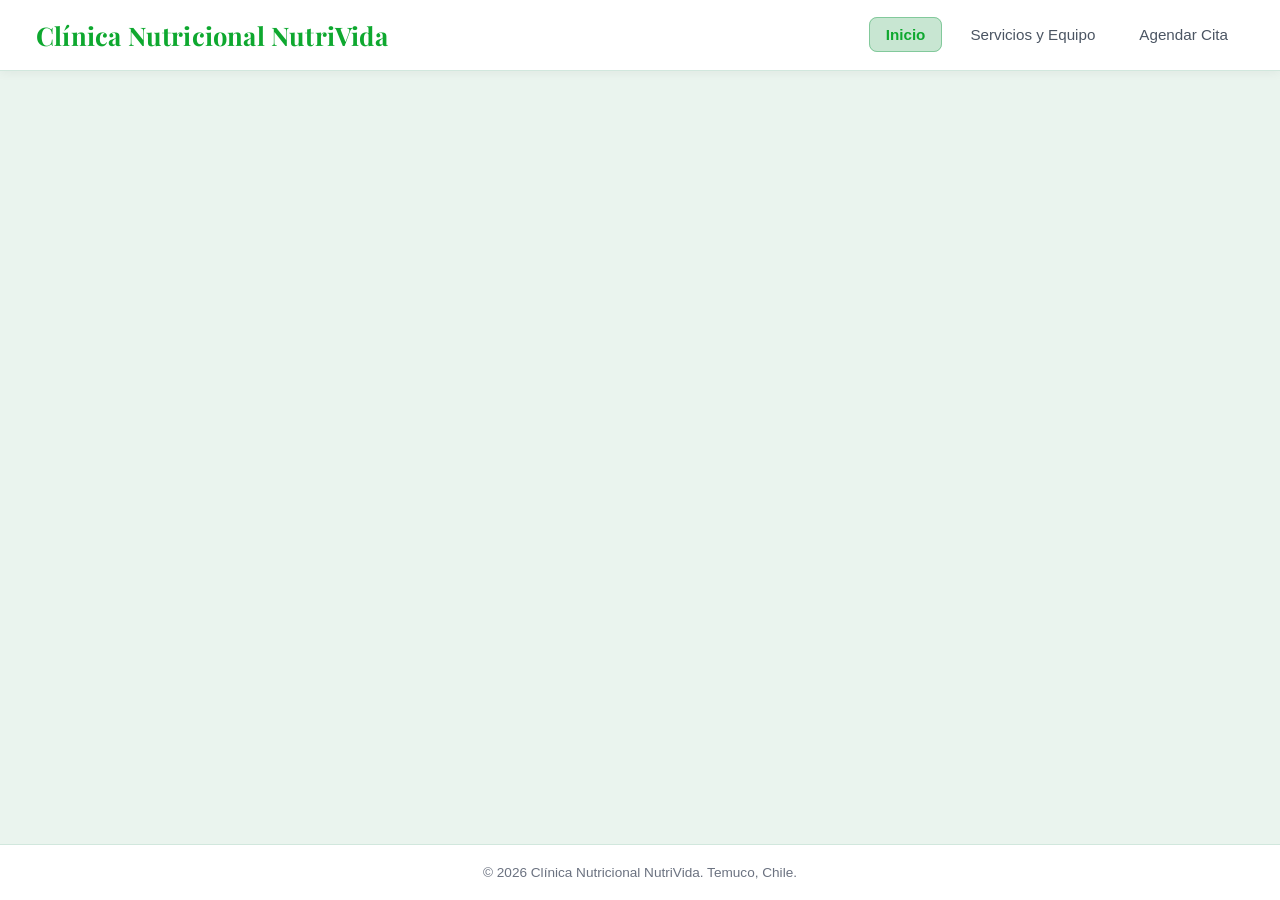
==== index.html @ 14ca8b19 "feat: Maqueta base con header, navegación y footer, se agregan selectores para eso." ====
<!DOCTYPE html>
<html lang="es">
<head>
    <meta charset="UTF-8">
    <meta name="viewport" content="width=device-width, initial-scale=1.0">
    <title>Inicio | Clínica Nutricional NutriVida</title>
    <link rel="stylesheet" href="css/style.css">
    <script src="js/funciones.js" defer></script>
    <link rel="preconnect" href="https://fonts.googleapis.com">
    <link rel="preconnect" href="https://fonts.gstatic.com" crossorigin>
    <link href="https://fonts.googleapis.com/css2?family=Montserrat:wght@600;700;800&display=swap" rel="stylesheet">
    <link href="https://fonts.googleapis.com/css2?family=Playfair+Display:wght@600;700&display=swap" rel="stylesheet">
</head>
<body>
    <header>
        <h1>Clínica Nutricional NutriVida</h1>
        <nav>
            <ul>
                <li><a href="index.html" class="activo">Inicio</a></li>
                <li><a href="servicios.html">Servicios y Equipo</a></li>
                <li><a href="contacto.html">Agendar Cita</a></li>
            </ul>
        </nav>

    </header>
    <main>

    </main>
    <footer>
        <p>&copy; 2026 Clínica Nutricional NutriVida. Temuco, Chile.</p>
    </footer>
</body>
</html>
---- css/style.css ----
* {
  box-sizing: border-box;
  margin: 0;
  padding: 0;
}

body {
  font-family: 'Segoe UI', Tahoma, Geneva, Verdana, sans-serif;
  background-color: #eaf4ee;
  color: #1f2937;
  min-height: 100vh;
  display: flex;
  flex-direction: column;
}

header {
  background-color: #ffffff;
  padding: 18px 36px;
  display: flex;
  justify-content: space-between;
  align-items: center;
  border-bottom: 1px solid #d1e7dd;
  box-shadow: 0 2px 10px rgba(0, 0, 0, 0.05);
}

header h1 {
  font-family: 'Playfair Display', Georgia, serif;
  font-size: 1.6rem;
  font-weight: 700;
  color: #0ea82f;
  letter-spacing: 0.2px;
}

nav ul {
  display: flex;
  list-style: none;
  gap: 12px;
}

nav a {
  text-decoration: none;
  color: #4b5563;
  font-weight: 500;
  font-size: 0.95rem;
  padding: 8px 16px;
  border-radius: 8px;
  transition: all 0.2s ease;
}

nav a:hover {
  background-color: #dcf2e3;
  color: #0ea82f;
}

/* Pagina seleccionada en el menu */
nav a.activo {
  background-color: #c8e6d2;
  color: #0ea82f;
  font-weight: 600;
  border: 1px solid #82c99b;
}

main {
  flex: 1;
  max-width: 1200px;
  width: 100%;
  margin: 32px auto;
  padding: 0 20px;
}

footer {
  text-align: center;
  padding: 20px;
  background-color: #ffffff;
  border-top: 1px solid #d1e7dd;
  color: #6b7280;
  font-size: 0.85rem;
}

/* Ajuste para pantallas pequeñas */
@media (max-width: 768px) {
  header {
    flex-direction: column;
    gap: 16px;
    text-align: center;
    padding: 16px;
  }

  nav ul {
    flex-wrap: wrap;
    justify-content: center;
  }
}
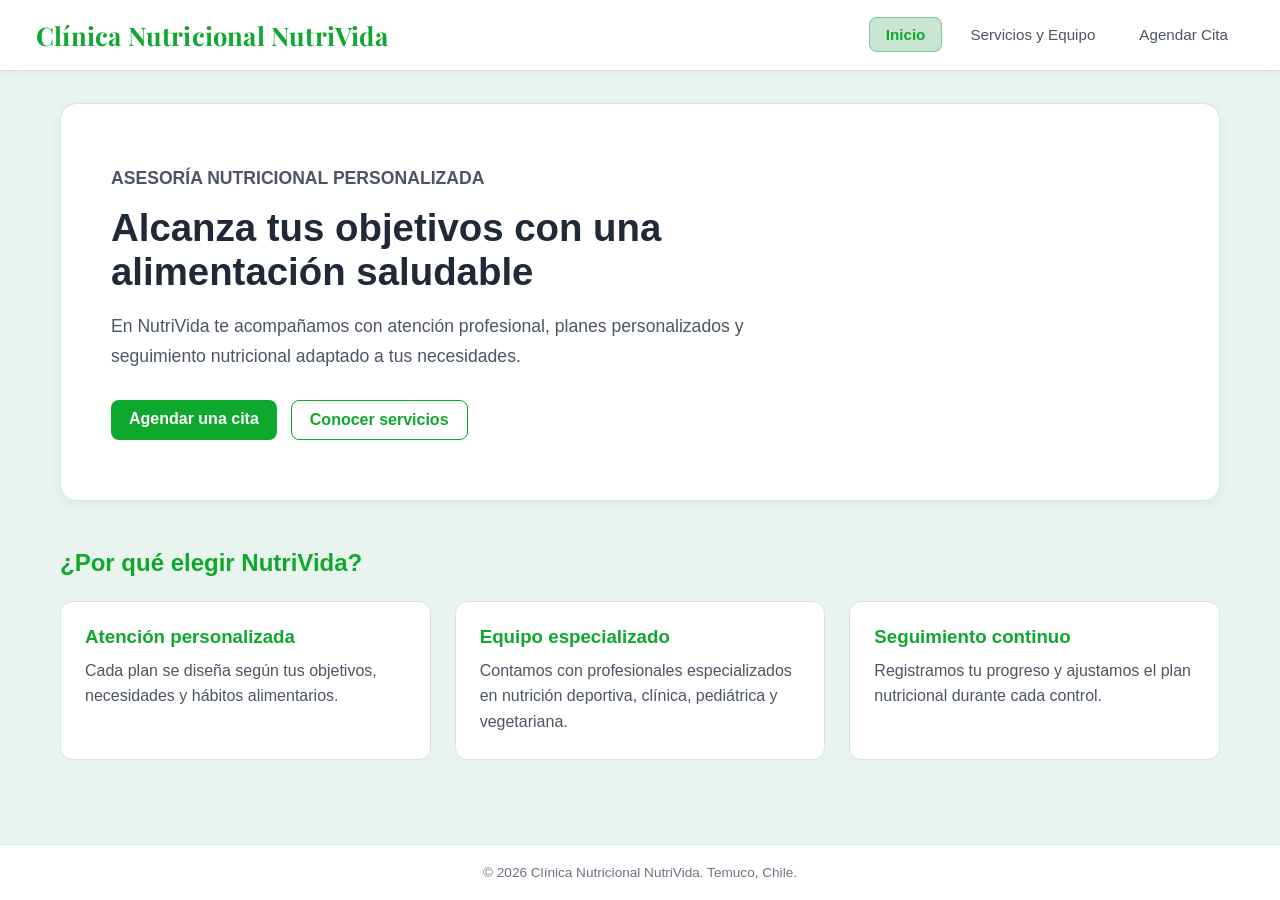
==== commit f1099087: "feat: agrego contenido y diseño a la pagina de inicio" ====
--- a/index.html
+++ b/index.html
@@ -23,9 +23,61 @@
         </nav>
 
     </header>
-    <main>
+    <main class="inicio">
+    <section class="bienvenida">
+        <div class="bienvenida-texto">
+            <p class="subtitulo">Asesoría nutricional personalizada</p>
 
-    </main>
+            <h2>Alcanza tus objetivos con una alimentación saludable</h2>
+
+            <p>
+                En NutriVida te acompañamos con atención profesional,
+                planes personalizados y seguimiento nutricional adaptado
+                a tus necesidades.
+            </p>
+
+            <div class="botones-inicio">
+                <a href="contacto.html" class="boton">Agendar una cita</a>
+                <a href="servicios.html" class="boton boton-secundario">
+                    Conocer servicios
+                </a>
+            
+        
+        </div>
+    </section>
+
+    <section class="sobre-nosotros">
+        <h2>¿Por qué elegir NutriVida?</h2>
+
+        <div class="grilla-beneficios">
+            <article class="tarjeta-beneficio">
+                <h3>Atención personalizada</h3>
+                <p>
+                    Cada plan se diseña según tus objetivos, necesidades
+                    y hábitos alimentarios.
+                </p>
+            </article>
+
+            <article class="tarjeta-beneficio">
+                <h3>Equipo especializado</h3>
+                <p>
+                    Contamos con profesionales especializados en nutrición
+                    deportiva, clínica, pediátrica y vegetariana.
+                </p>
+            </article>
+
+            <article class="tarjeta-beneficio">
+                <h3>Seguimiento continuo</h3>
+                <p>
+                    Registramos tu progreso y ajustamos el plan nutricional
+                    durante cada control.
+                </p>
+            </article>
+        </div>
+    </section>
+</main>
+
+
     <footer>
         <p>&copy; 2026 Clínica Nutricional NutriVida. Temuco, Chile.</p>
     </footer>
--- a/css/style.css
+++ b/css/style.css
@@ -90,4 +90,282 @@
     flex-wrap: wrap;
     justify-content: center;
   }
-}+}
+
+/*ESTO ES PARTE DE SERVICIOS.HTML */
+
+main h2 {
+  color: #0ea82f;
+  margin-bottom: 24px;
+  font-size: 1.5rem;
+}
+
+.seccion-servicios {
+  margin-bottom: 48px;
+}
+
+/* Grilla con Flexbox */
+.grilla-servicios {
+  display: flex;
+  flex-wrap: wrap;
+  gap: 24px;
+}
+
+/* Tarjeta individual con recuadro blanco y sombra */
+.tarjeta-servicio {
+  background-color: #ffffff;
+  border-radius: 12px;
+  padding: 24px;
+  box-shadow: 0 4px 15px rgba(0, 0, 0, 0.05);
+  border: 1px solid #d1e7dd;
+  flex: 1 1 calc(50% - 24px);
+  min-width: 280px;
+  display: flex;
+  flex-direction: column;
+  justify-content: space-between;
+  transition: transform 0.2s ease, box-shadow 0.2s ease;
+}
+
+.tarjeta-servicio:hover {
+  transform: translateY(-4px);
+  box-shadow: 0 8px 22px rgba(0, 0, 0, 0.1);
+}
+
+.tarjeta-servicio h3 {
+  color: #1f2937;
+  font-size: 1.2rem;
+  margin-bottom: 6px;
+}
+
+.servicio-meta {
+  color: #6b7280;
+  font-size: 0.85rem;
+  margin-bottom: 12px;
+  text-transform: uppercase;
+  letter-spacing: 0.5px;
+}
+
+.servicio-desc {
+  color: #4b5563;
+  font-size: 0.95rem;
+  line-height: 1.5;
+  margin-bottom: 16px;
+  flex-grow: 1;
+}
+
+.servicio-precio {
+  font-size: 1.35rem;
+  font-weight: 700;
+  color: #0ea82f;
+  margin-bottom: 16px;
+}
+
+/* Botón reutilizable */
+.boton {
+  display: inline-block;
+  text-align: center;
+  background-color: #0ea82f;
+  color: #ffffff;
+  padding: 10px 18px;
+  border-radius: 8px;
+  text-decoration: none;
+  font-weight: 600;
+  transition: background-color 0.2s ease;
+}
+
+.boton:hover {
+  background-color: #0a7c22;
+}
+
+/* Tabla */
+.contenedor-tabla {
+  overflow-x: auto;
+  background-color: #ffffff;
+  border-radius: 12px;
+  box-shadow: 0 4px 15px rgba(0, 0, 0, 0.05);
+  border: 1px solid #d1e7dd;
+  width: 100%;
+  margin-bottom: 24px;
+}
+
+table {
+  width: 100%;
+  border-collapse: collapse;
+  text-align: left;
+}
+
+caption {
+  caption-side: top;
+  font-weight: 600;
+  color: #4b5563;
+  padding: 14px 18px;
+  text-align: left;
+  font-size: 0.9rem;
+}
+
+thead th {
+  background-color: #dcf2e3;
+  color: #0ea82f;
+  font-weight: 700;
+  padding: 14px 18px;
+  border-bottom: 2px solid #82c99b;
+}
+
+tbody td {
+  padding: 14px 18px;
+  border-bottom: 1px solid #e5e7eb;
+  color: #374151;
+  font-size: 0.95rem;
+}
+
+tbody tr:last-child td {
+  border-bottom: none;
+}
+
+tbody tr:hover {
+  background-color: #f7faf8;
+}
+
+/* --- SISTEMA DE PESTAÑAS (TABS) --- */
+.tabs-categorias {
+  display: flex;
+  gap: 12px;
+  margin-bottom: 28px;
+  flex-wrap: wrap;
+}
+
+.tab-btn {
+  background-color: #ffffff;
+  color: #4b5563;
+  border: 1px solid #82c99b;
+  padding: 10px 18px;
+  border-radius: 8px;
+  font-size: 0.95rem;
+  font-weight: 600;
+  cursor: pointer;
+  transition: all 0.2s ease;
+  font-family: inherit;
+}
+
+.tab-btn:hover {
+  background-color: #dcf2e3;
+  color: #0ea82f;
+}
+
+.tab-btn.activo {
+  background-color: #0ea82f;
+  color: #ffffff;
+  border-color: #0ea82f;
+  box-shadow: 0 3px 8px rgba(14, 168, 47, 0.25);
+}
+
+/* Ocultar y mostrar paneles */
+.panel-categoria {
+  display: none;
+}
+
+.panel-categoria.activo {
+  display: block;
+  animation: fadeIn 0.25s ease-in-out;
+}
+
+@keyframes fadeIn {
+  from { opacity: 0; transform: translateY(4px); }
+  to { opacity: 1; transform: translateY(0); }
+}
+/* Todo lo de arriba es parte de la seccion servicios */
+
+
+/* INICIO.HTML */
+
+.bienvenida {
+  background-color: #ffffff;
+  border: 1px solid #d1e7dd;
+  border-radius: 16px;
+  padding: 60px 50px;
+  margin-bottom: 48px;
+  box-shadow: 0 4px 15px rgba(0, 0, 0, 0.05);
+}
+
+.bienvenida-texto {
+  max-width: 700px;
+}
+
+.subtitulo {
+  color: #0ea82f;
+  font-weight: 700;
+  margin-bottom: 12px;
+  text-transform: uppercase;
+}
+
+.bienvenida h2 {
+  color: #1f2937;
+  font-size: 2.4rem;
+  margin-bottom: 18px;
+
+}
+
+.bienvenida-texto > p {
+  color: #4b5563;
+  font-size: 1.1rem;
+  line-height: 1.7;
+}
+
+.botones-inicio {
+  display: flex;
+  gap: 14px;
+  margin-top: 28px;
+}
+
+.boton-secundario {
+  background-color: #ffffff;
+  color: #0ea82f;
+  border: 1px solid #0ea82f;
+}
+
+.boton-secundario:hover {
+  background-color: #dcf2e3;
+}
+
+.sobre-nosotros {
+  margin-bottom: 48px;
+}
+
+.grilla-beneficios {
+  display: flex;
+  flex-wrap: wrap;
+  gap: 24px;
+}
+
+.tarjeta-beneficio {
+  background-color: #ffffff;
+  border: 1px solid #d1e7dd;
+  border-radius: 12px;
+  padding: 24px;
+  flex: 1;
+  min-width: 250px;
+}
+
+.tarjeta-beneficio h3 {
+  color: #0ea82f;
+  margin-bottom: 10px;
+}
+
+.tarjeta-beneficio p {
+  color: #4b5563;
+  line-height: 1.6;
+}
+
+@media (max-width: 768px) {
+  .bienvenida {
+    padding: 35px 24px;
+  }
+
+  .bienvenida h2 {
+    font-size: 1.8rem;
+  }
+
+  .botones-inicio {
+    flex-direction: column;
+  }
+}
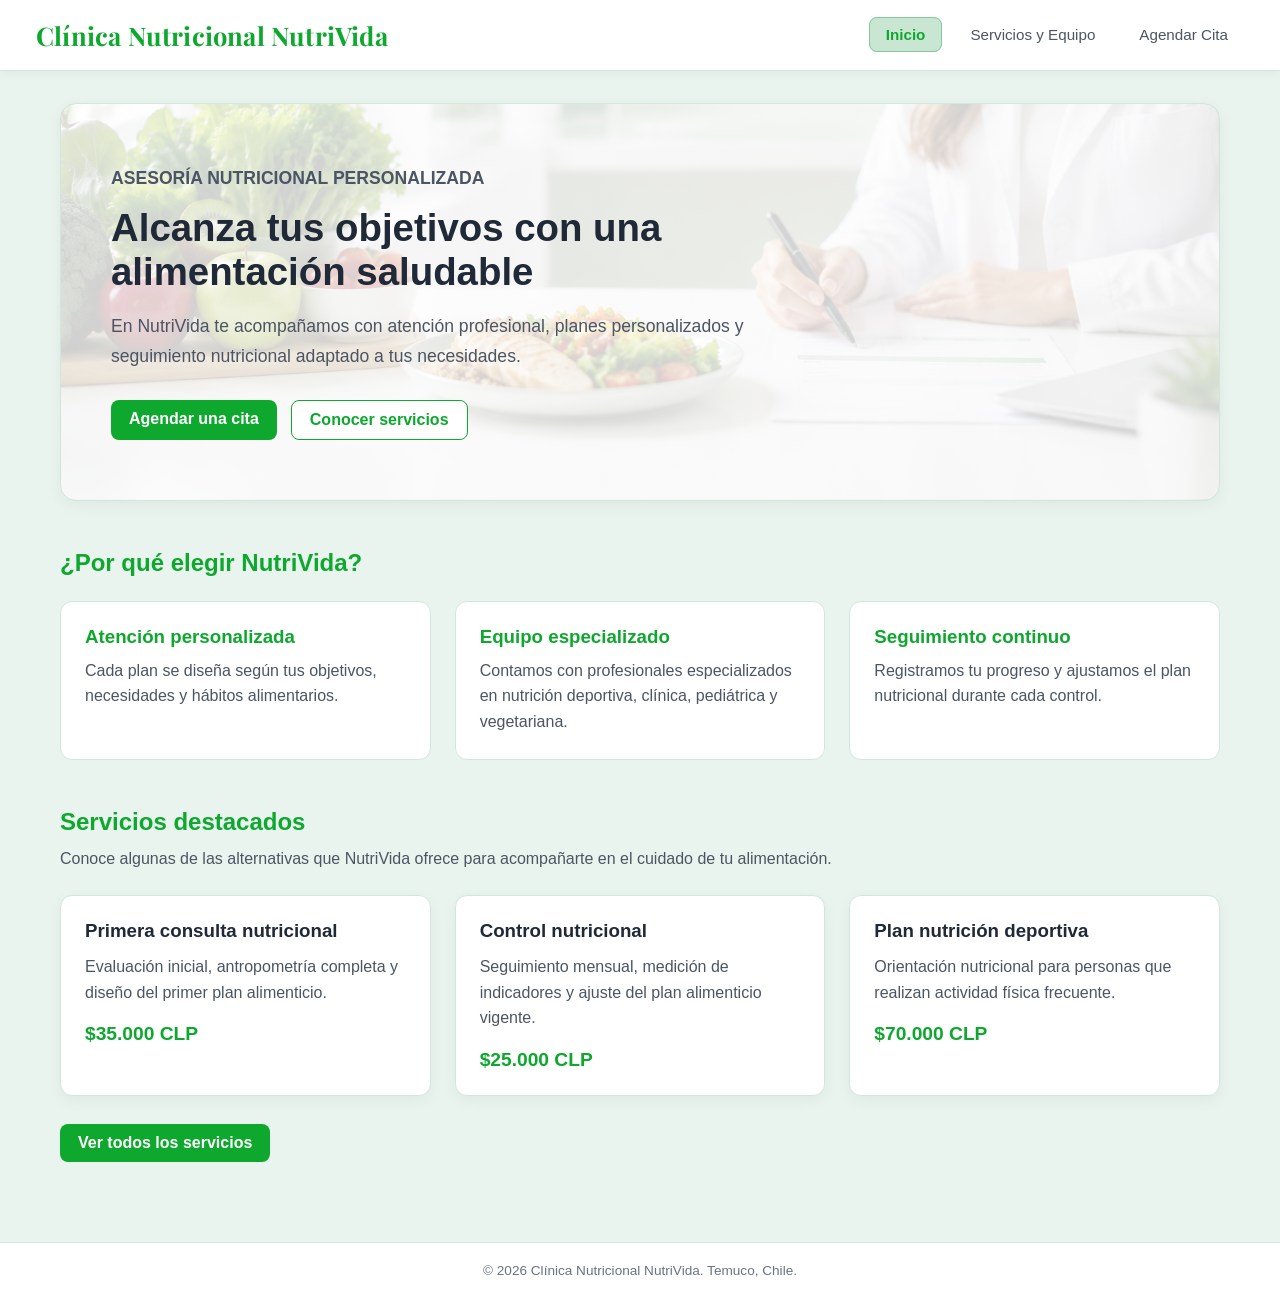
==== commit 087ddf55: "feat: agrego servicios destacados a la pagina de inicio" ====
--- a/index.html
+++ b/index.html
@@ -75,6 +75,47 @@
             </article>
         </div>
     </section>
+    <section class="servicios-destacados">
+    <h2>Servicios destacados</h2>
+
+    <p class="introduccion-servicios">
+        Conoce algunas de las alternativas que NutriVida ofrece
+        para acompañarte en el cuidado de tu alimentación.
+    </p>
+
+    <div class="grilla-destacados">
+        <article class="tarjeta-destacada">
+            <h3>Primera consulta nutricional</h3>
+            <p>
+                Evaluación inicial, antropometría completa y diseño
+                del primer plan alimenticio.
+            </p>
+            <span>$35.000 CLP</span>
+        </article>
+
+        <article class="tarjeta-destacada">
+            <h3>Control nutricional</h3>
+            <p>
+                Seguimiento mensual, medición de indicadores y ajuste
+                del plan alimenticio vigente.
+            </p>
+            <span>$25.000 CLP</span>
+        </article>
+
+        <article class="tarjeta-destacada">
+            <h3>Plan nutrición deportiva</h3>
+            <p>
+                Orientación nutricional para personas que realizan
+                actividad física frecuente.
+            </p>
+            <span>$70.000 CLP</span>
+        </article>
+    </div>
+
+    <a href="servicios.html" class="boton enlace-servicios">
+        Ver todos los servicios
+    </a>
+</section>
 </main>
 
 
--- a/css/style.css
+++ b/css/style.css
@@ -279,7 +279,17 @@
 /* INICIO.HTML */
 
 .bienvenida {
-  background-color: #ffffff;
+  background-image:
+    linear-gradient(
+      rgba(255, 255, 255, 0.82),
+      rgba(255, 255, 255, 0.82)
+    ),
+    url("../img/nutricionn.png");
+
+  background-size: cover;
+  background-position: center;
+  background-repeat: no-repeat;
+
   border: 1px solid #d1e7dd;
   border-radius: 16px;
   padding: 60px 50px;
@@ -369,3 +379,159 @@
     flex-direction: column;
   }
 }
+
+
+/* --- ESTILOS DE CONTACTO Y FORMULARIO --- */
+.contenedor-contacto {
+  max-width: 800px;
+  margin: 0 auto;
+  padding: 20px;
+}
+
+.bajada {
+  color: #4b5563;
+  margin-bottom: 20px;
+}
+
+#formCita {
+  background-color: #ffffff;
+  padding: 24px;
+  border-radius: 8px;
+  border: 1px solid #d1e7dd;
+  box-shadow: 0 4px 12px rgba(0, 0, 0, 0.05);
+  margin-bottom: 40px;
+}
+
+.campo {
+  display: flex;
+  flex-direction: column;
+  margin-bottom: 16px;
+}
+
+.campo label {
+  font-weight: 600;
+  font-size: 0.9rem;
+  margin-bottom: 6px;
+  color: #374151;
+}
+
+.campo input,
+.campo select,
+.campo textarea {
+  padding: 10px 12px;
+  border: 1px solid #c3cbd5;
+  border-radius: 6px;
+  font-size: 0.95rem;
+  font-family: inherit;
+  width: 100%;
+  box-sizing: border-box;
+}
+
+.campo input:focus,
+.campo select:focus,
+.campo textarea:focus {
+  outline: none;
+  border-color: #0ea82f;
+}
+
+.campo-doble {
+  display: grid;
+  grid-template-columns: 1fr 1fr;
+  gap: 16px;
+}
+
+.boton-submit {
+  width: 100%;
+  padding: 12px;
+  font-size: 1rem;
+  margin-top: 10px;
+}
+
+/* Informacion de ubicacion */
+.info-cajas {
+  display: grid;
+  grid-template-columns: repeat(auto-fit, minmax(220px, 1fr));
+  gap: 16px;
+  margin-top: 20px;
+}
+
+.caja-info {
+  background: #ffffff;
+  padding: 16px;
+  border-radius: 8px;
+  border: 1px solid #d1e7dd;
+}
+
+.caja-info h3 {
+  color: #0c8024;
+  margin-bottom: 8px;
+  font-size: 1rem;
+}
+
+/* Adaptabilidad a movil (360px+) */
+@media (max-width: 768px) {
+  .campo-doble {
+    grid-template-columns: 1fr;
+    gap: 0;
+  }
+}
+/* SERVICIOS DESTACADOS DEL INICIO */
+
+.servicios-destacados {
+  margin-bottom: 48px;
+}
+
+.servicios-destacados h2 {
+  color: #0ea82f;
+  margin-bottom: 10px;
+}
+
+.introduccion-servicios {
+  color: #4b5563;
+  line-height: 1.6;
+  margin-bottom: 24px;
+}
+
+.grilla-destacados {
+  display: flex;
+  flex-wrap: wrap;
+  gap: 24px;
+  margin-bottom: 24px;
+}
+
+.tarjeta-destacada {
+  background-color: #ffffff;
+  border: 1px solid #d1e7dd;
+  border-radius: 12px;
+  padding: 24px;
+  flex: 1;
+  min-width: 250px;
+  box-shadow: 0 4px 15px rgba(0, 0, 0, 0.05);
+}
+
+.tarjeta-destacada h3 {
+  color: #1f2937;
+  margin-bottom: 12px;
+}
+
+.tarjeta-destacada p {
+  color: #4b5563;
+  line-height: 1.6;
+  margin-bottom: 18px;
+}
+
+.tarjeta-destacada span {
+  color: #0ea82f;
+  font-size: 1.2rem;
+  font-weight: 700;
+}
+
+.enlace-servicios {
+  margin-top: 4px;
+}
+
+@media (max-width: 768px) {
+  .grilla-destacados {
+    flex-direction: column;
+  }
+}
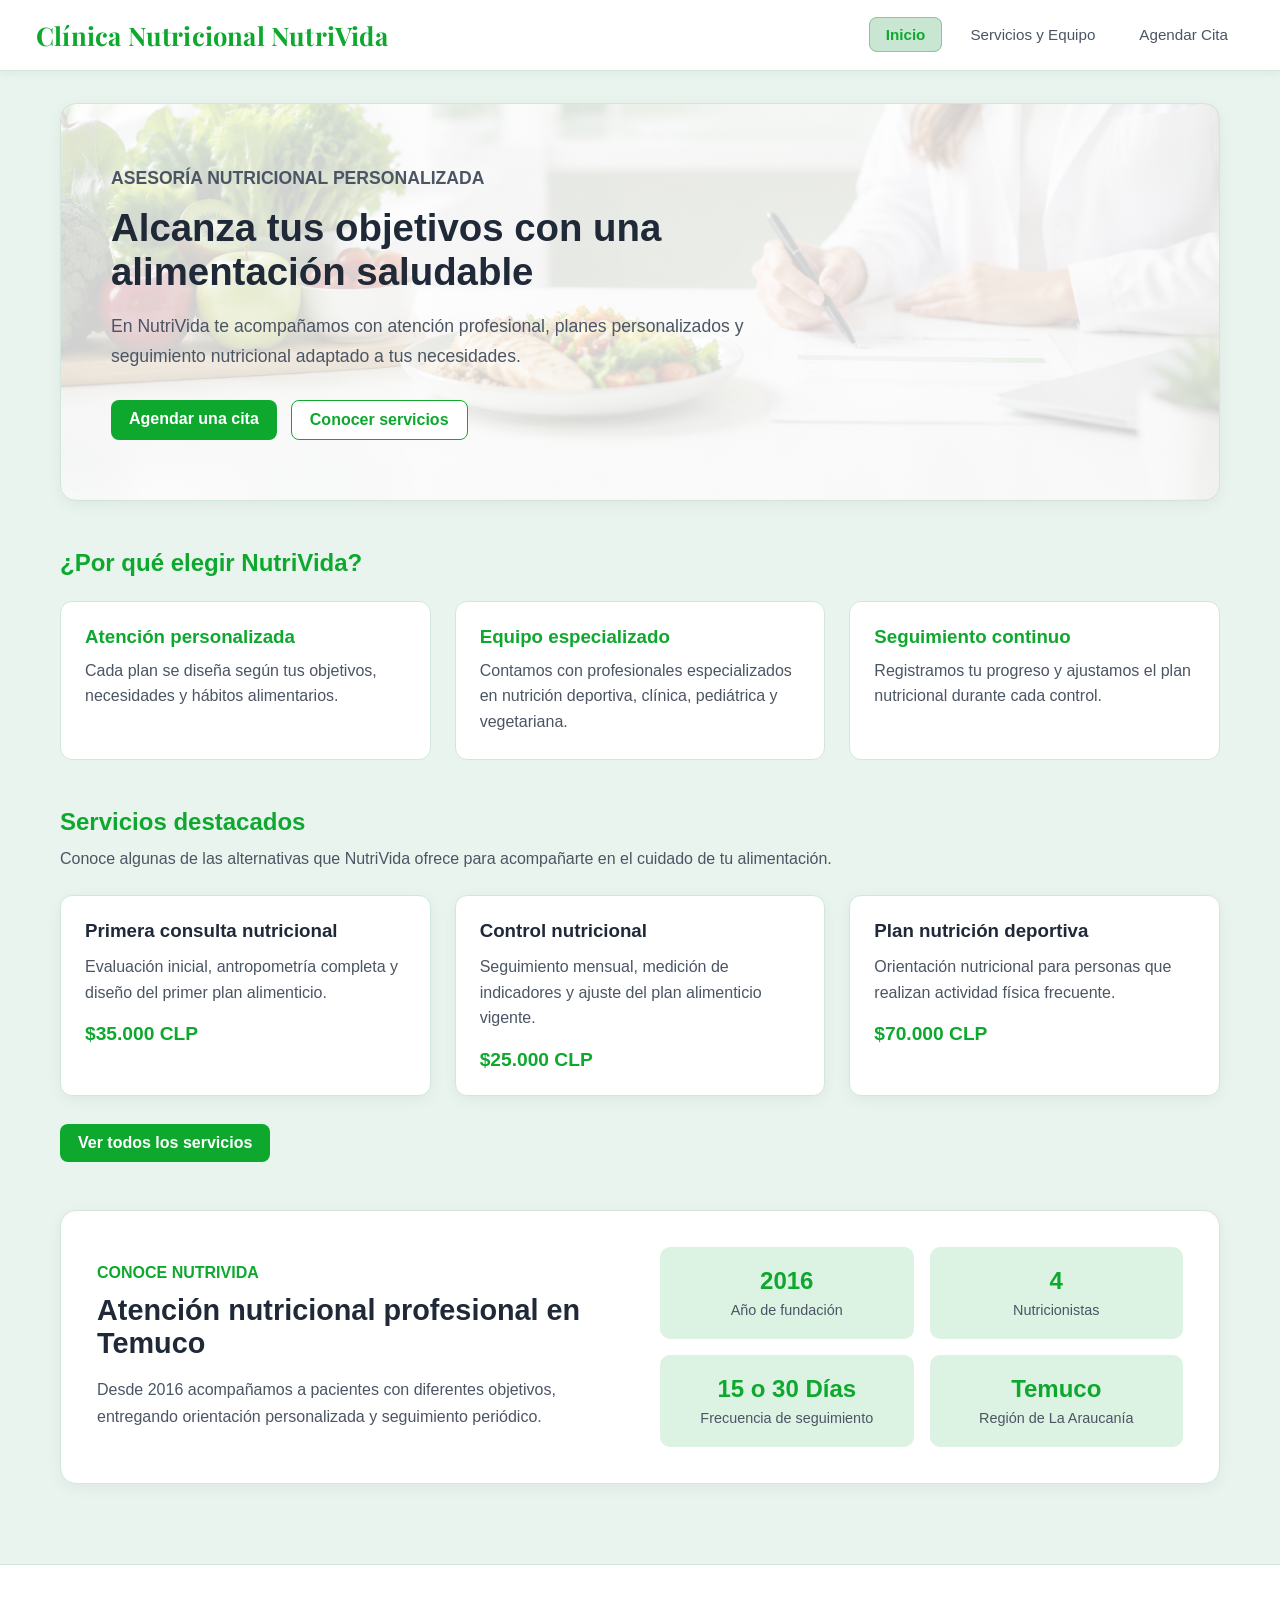
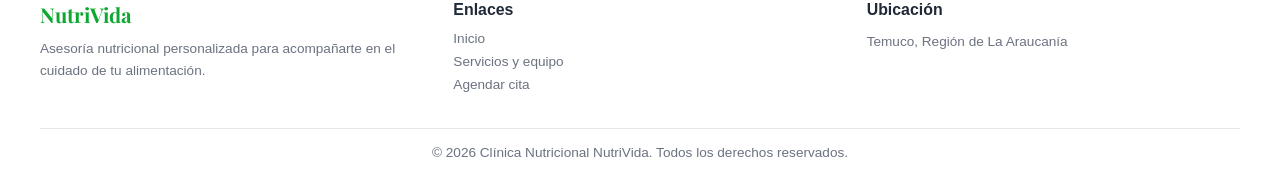
==== commit 56aba407: "feat: mejora el footer de la pagina de inicio" ====
--- a/index.html
+++ b/index.html
@@ -116,11 +116,70 @@
         Ver todos los servicios
     </a>
 </section>
+<section class="datos-clinica">
+    <div class="datos-clinica-texto">
+        <p class="subtitulo">Conoce NutriVida</p>
+        <h2>Atención nutricional profesional en Temuco</h2>
+
+        <p>
+            Desde 2016 acompañamos a pacientes con diferentes objetivos,
+            entregando orientación personalizada y seguimiento periódico.
+        </p>
+    </div>
+
+    <div class="resumen-clinica">
+        <article>
+            <strong>2016</strong>
+            <span>Año de fundación</span>
+        </article>
+
+        <article>
+            <strong>4</strong>
+            <span>Nutricionistas</span>
+        </article>
+
+        <article>
+            <strong>15 o 30 Días</strong>
+             <span>Frecuencia de seguimiento</span>
+        </article>
+
+        <article>
+            <strong>Temuco</strong>
+            <span>Región de La Araucanía</span>
+        </article>
+    </div>
+</section>
 </main>
 
 
-    <footer>
-        <p>&copy; 2026 Clínica Nutricional NutriVida. Temuco, Chile.</p>
+    <footer class="footer-completo">
+    <div class="footer-contenido">
+        <section>
+            <h2>NutriVida</h2>
+            <p>
+                Asesoría nutricional personalizada para acompañarte
+                en el cuidado de tu alimentación.
+            </p>
+        </section>
+
+        <section>
+            <h3>Enlaces</h3>
+            <ul class="footer-enlaces">
+                <li><a href="index.html">Inicio</a></li>
+                <li><a href="servicios.html">Servicios y equipo</a></li>
+                <li><a href="contacto.html">Agendar cita</a></li>
+            </ul>
+        </section>
+
+        <section>
+            <h3>Ubicación</h3>
+            <p>Temuco, Región de La Araucanía</p>
+        </section>
+    </div>
+
+    <p class="footer-copy">
+        &copy; 2026 Clínica Nutricional NutriVida. Todos los derechos reservados.
+    </p>
     </footer>
 </body>
 </html>
--- a/css/style.css
+++ b/css/style.css
@@ -534,4 +534,142 @@
   .grilla-destacados {
     flex-direction: column;
   }
+}
+/* INFORMACIÓN DE LA CLÍNICA */
+
+.datos-clinica {
+  display: flex;
+  align-items: center;
+  gap: 40px;
+  background-color: #ffffff;
+  border: 1px solid #d1e7dd;
+  border-radius: 16px;
+  padding: 36px;
+  margin-bottom: 48px;
+  box-shadow: 0 4px 15px rgba(0, 0, 0, 0.05);
+}
+
+.datos-clinica-texto {
+  flex: 1;
+}
+
+.datos-clinica-texto h2 {
+  color: #1f2937;
+  font-size: 1.8rem;
+  margin-bottom: 16px;
+}
+
+.datos-clinica-texto > p:last-child {
+  color: #4b5563;
+  line-height: 1.7;
+}
+
+.resumen-clinica {
+  flex: 1;
+  display: flex;
+  flex-wrap: wrap;
+  gap: 16px;
+}
+
+.resumen-clinica article {
+  flex: 1 1 calc(50% - 16px);
+  min-width: 150px;
+  background-color: #dcf2e3;
+  border-radius: 10px;
+  padding: 20px;
+  text-align: center;
+}
+
+.resumen-clinica strong {
+  display: block;
+  color: #0ea82f;
+  font-size: 1.5rem;
+  margin-bottom: 6px;
+}
+
+.resumen-clinica span {
+  color: #4b5563;
+  font-size: 0.9rem;
+}
+
+@media (max-width: 768px) {
+  .datos-clinica {
+    flex-direction: column;
+    align-items: stretch;
+    padding: 28px 22px;
+  }
+}
+/* FOOTER COMPLETO DEL INICIO */
+
+.footer-completo {
+  background-color: #ffffff;
+  border-top: 1px solid #d1e7dd;
+  padding: 36px 40px 18px;
+  text-align: left;
+}
+
+.footer-contenido {
+  max-width: 1200px;
+  margin: 0 auto 28px;
+  display: flex;
+  justify-content: space-between;
+  gap: 40px;
+}
+
+.footer-contenido section {
+  flex: 1;
+}
+
+.footer-contenido h2 {
+  font-family: 'Playfair Display', Georgia, serif;
+  color: #0ea82f;
+  margin-bottom: 10px;
+}
+
+.footer-contenido h3 {
+  color: #1f2937;
+  margin-bottom: 12px;
+}
+
+.footer-contenido p {
+  color: #6b7280;
+  line-height: 1.6;
+}
+
+.footer-enlaces {
+  list-style: none;
+}
+
+.footer-enlaces li {
+  margin-bottom: 8px;
+}
+
+.footer-enlaces a {
+  color: #6b7280;
+  text-decoration: none;
+}
+
+.footer-enlaces a:hover {
+  color: #0ea82f;
+}
+
+.footer-copy {
+  max-width: 1200px;
+  margin: 0 auto;
+  padding-top: 16px;
+  border-top: 1px solid #e5e7eb;
+  text-align: center;
+  color: #6b7280;
+  font-size: 0.85rem;
+}
+
+@media (max-width: 768px) {
+  .footer-completo {
+    padding: 30px 22px 18px;
+  }
+
+  .footer-contenido {
+    flex-direction: column;
+    gap: 24px;
+  }
 }
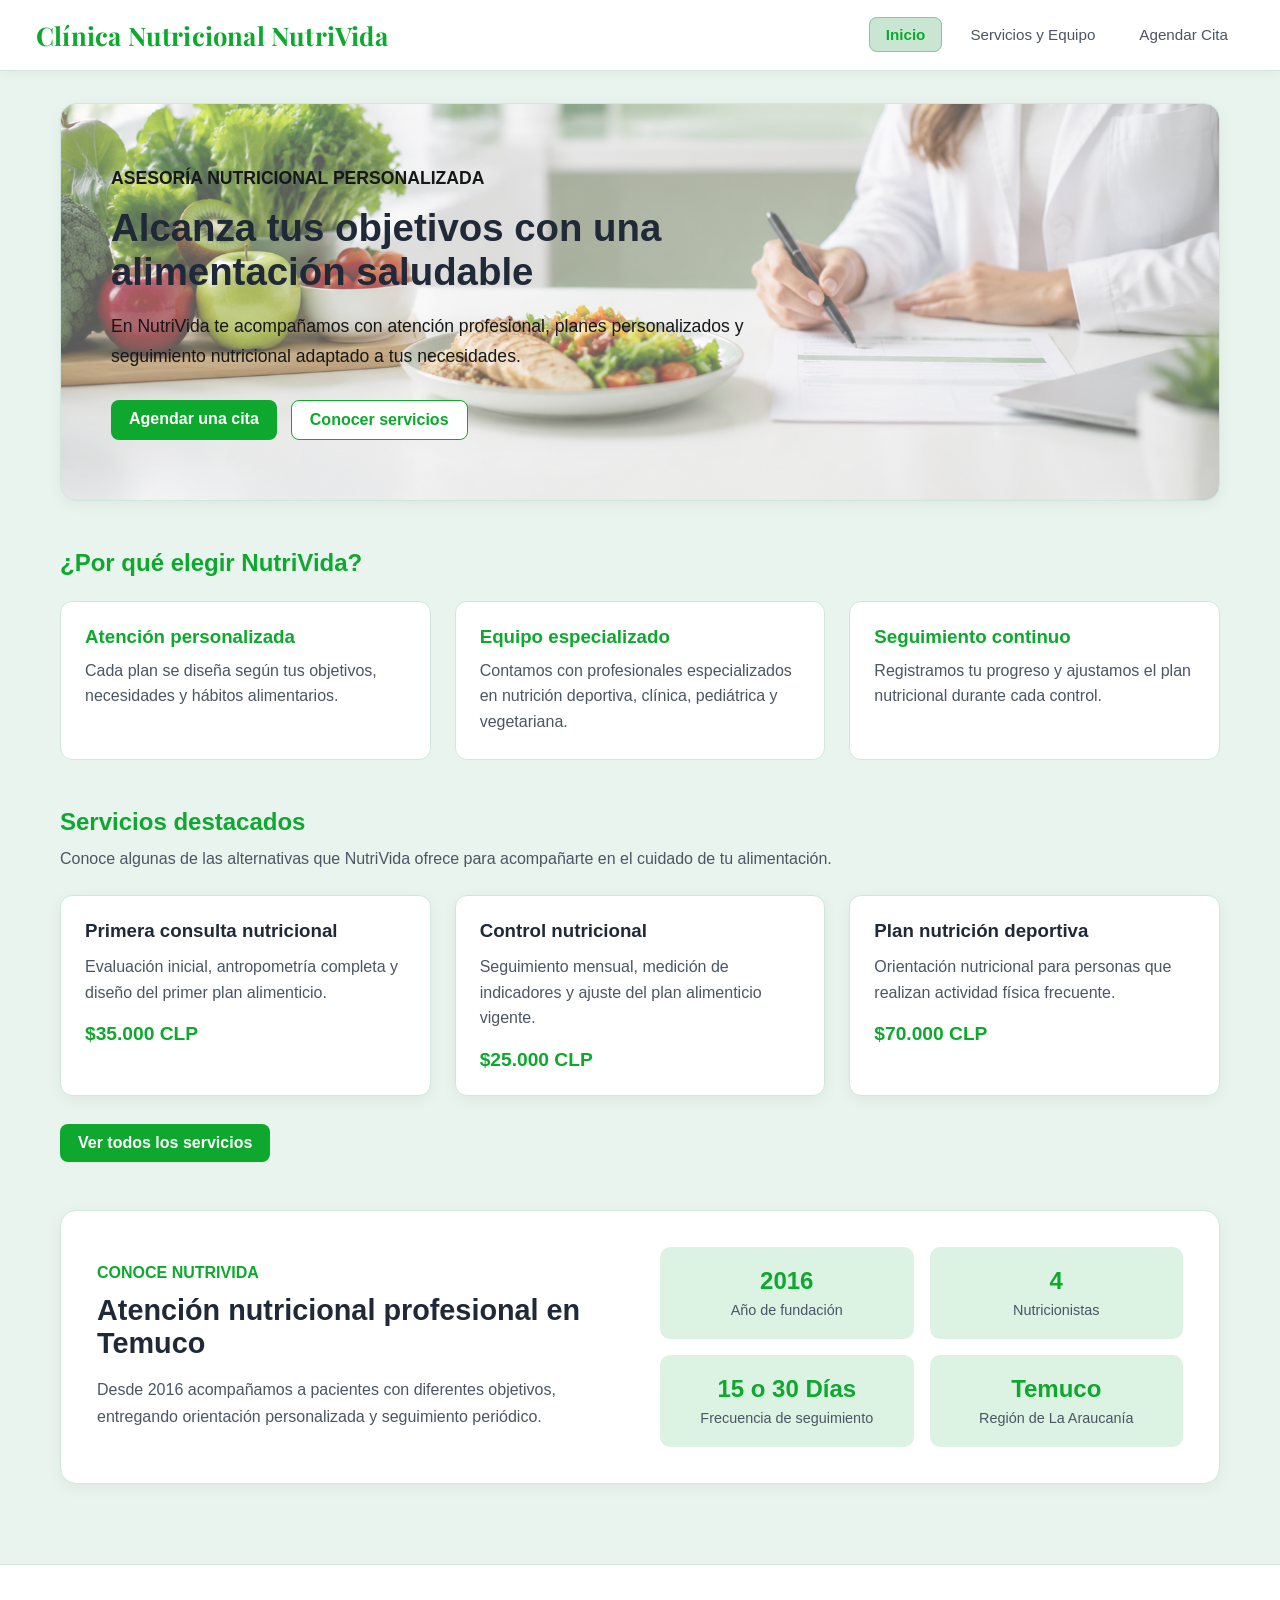
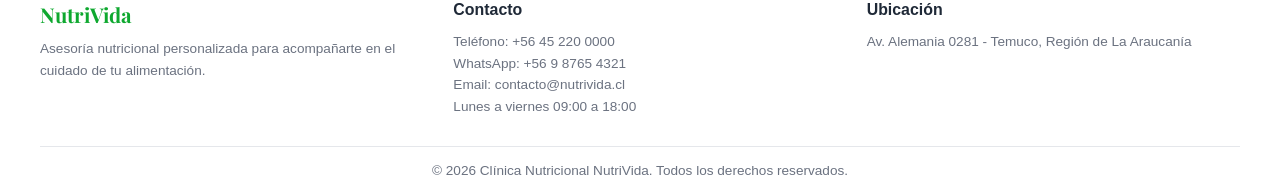
==== commit bb5b6905: "feat: mejora imagen, tipografia y footer del inicio" ====
--- a/index.html
+++ b/index.html
@@ -163,23 +163,22 @@
         </section>
 
         <section>
-            <h3>Enlaces</h3>
-            <ul class="footer-enlaces">
-                <li><a href="index.html">Inicio</a></li>
-                <li><a href="servicios.html">Servicios y equipo</a></li>
-                <li><a href="contacto.html">Agendar cita</a></li>
-            </ul>
+            <h3>Contacto</h3>
+            <p>Teléfono: +56 45 220 0000</p>
+            <p>WhatsApp: +56 9 8765 4321</p>
+            <p>Email: contacto@nutrivida.cl</p>
+            <p> Lunes a viernes 09:00 a 18:00</p>
         </section>
 
         <section>
             <h3>Ubicación</h3>
-            <p>Temuco, Región de La Araucanía</p>
+            <p>Av. Alemania 0281 - Temuco, Región de La Araucanía</p>
         </section>
     </div>
 
     <p class="footer-copy">
         &copy; 2026 Clínica Nutricional NutriVida. Todos los derechos reservados.
     </p>
-    </footer>
+</footer>
 </body>
 </html>
--- a/css/style.css
+++ b/css/style.css
@@ -281,8 +281,8 @@
 .bienvenida {
   background-image:
     linear-gradient(
-      rgba(255, 255, 255, 0.82),
-      rgba(255, 255, 255, 0.82)
+      rgba(255, 255, 255, 0.35),
+      rgba(255, 255, 255, 0.35)
     ),
     url("../img/nutricionn.png");
 
@@ -316,7 +316,7 @@
 }
 
 .bienvenida-texto > p {
-  color: #4b5563;
+  color: #161718;
   font-size: 1.1rem;
   line-height: 1.7;
 }
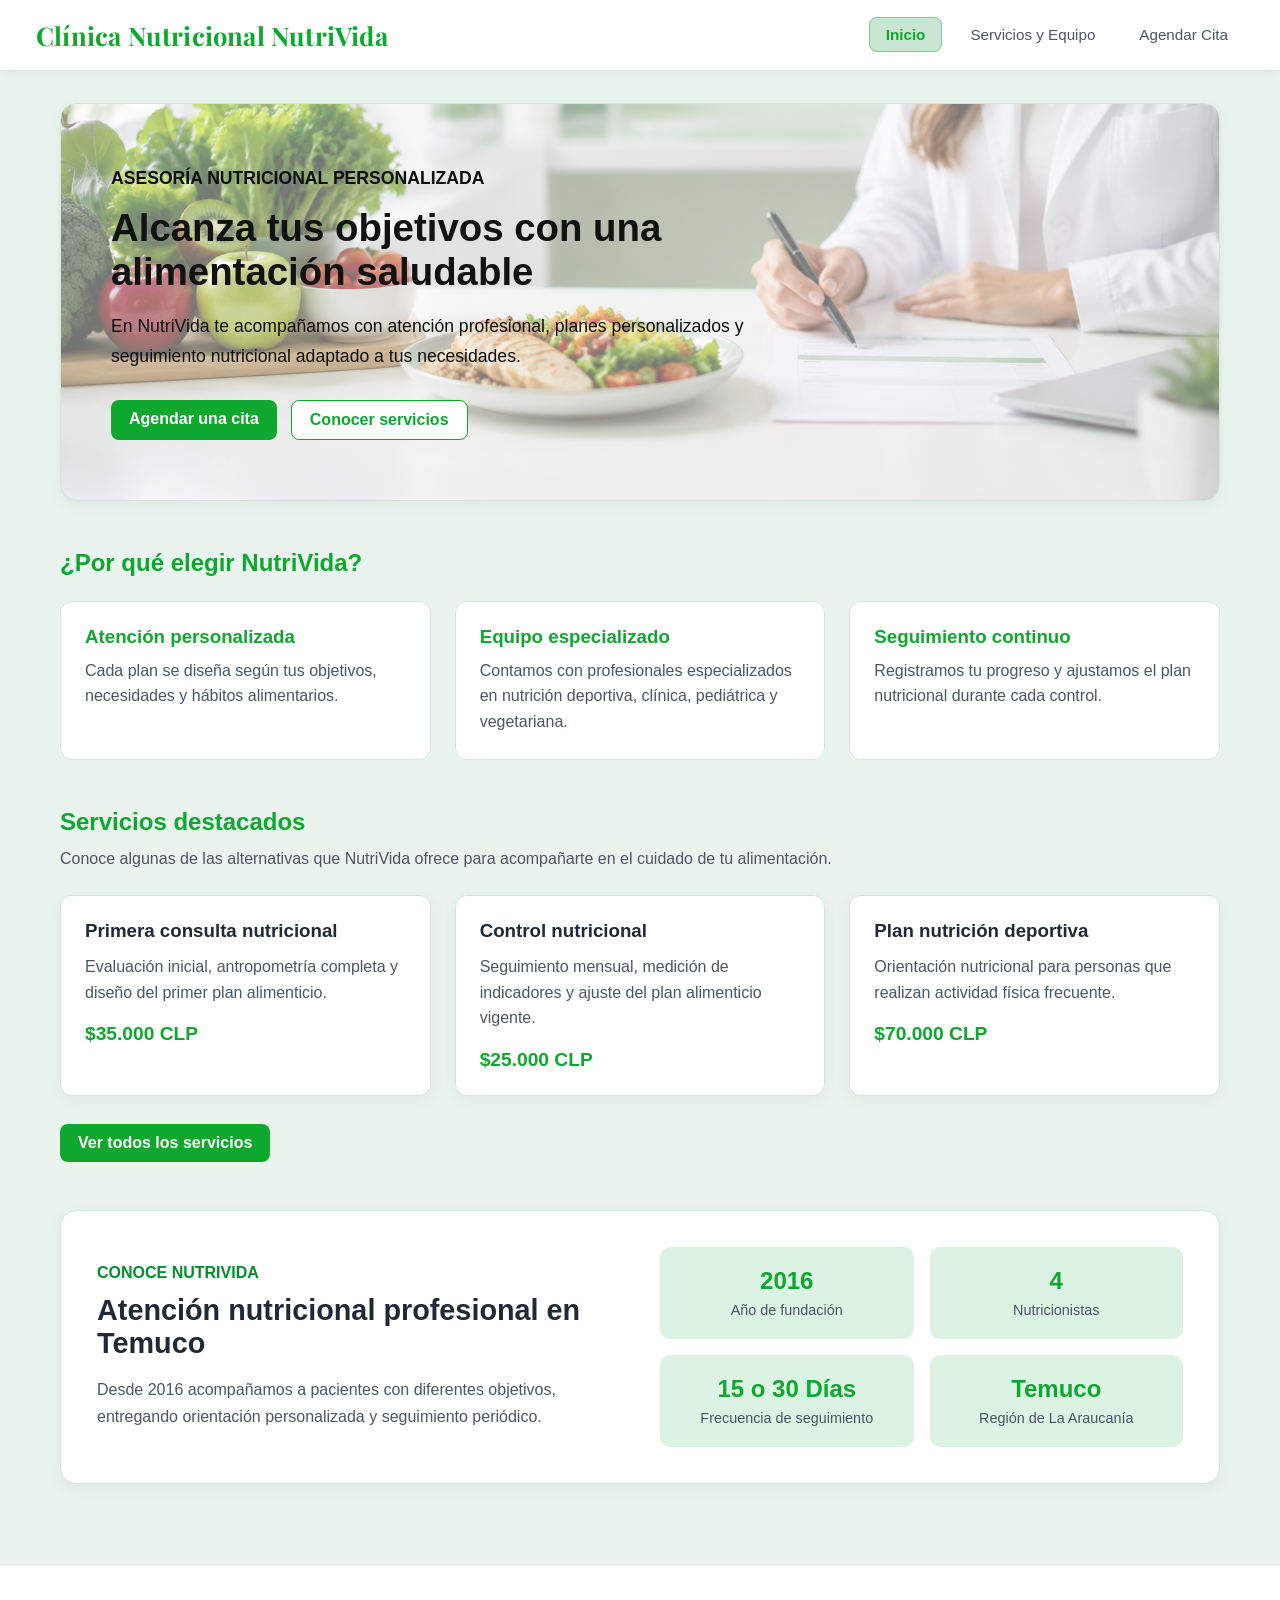
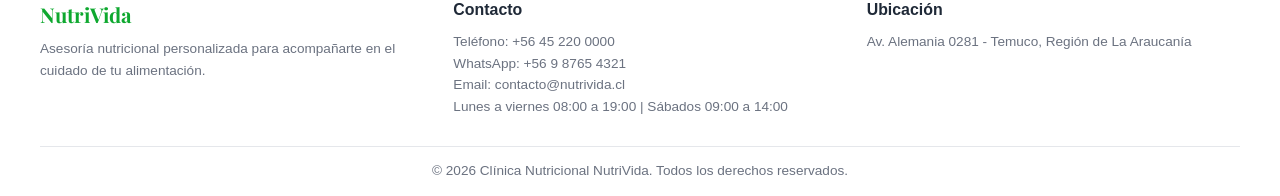
==== commit f778d29f: "fix: corrección de errores de sangría, cerrado de etiquetas y duplicación." ====
--- a/index.html
+++ b/index.html
@@ -38,10 +38,8 @@
 
             <div class="botones-inicio">
                 <a href="contacto.html" class="boton">Agendar una cita</a>
-                <a href="servicios.html" class="boton boton-secundario">
-                    Conocer servicios
-                </a>
-            
+                <a href="servicios.html" class="boton boton-secundario">Conocer servicios</a>
+            </div>
         
         </div>
     </section>
@@ -167,7 +165,7 @@
             <p>Teléfono: +56 45 220 0000</p>
             <p>WhatsApp: +56 9 8765 4321</p>
             <p>Email: contacto@nutrivida.cl</p>
-            <p> Lunes a viernes 09:00 a 18:00</p>
+            <p>Lunes a viernes 08:00 a 19:00 | Sábados 09:00 a 14:00</p>
         </section>
 
         <section>
--- a/css/style.css
+++ b/css/style.css
@@ -77,20 +77,6 @@
   font-size: 0.85rem;
 }
 
-/* Ajuste para pantallas pequeñas */
-@media (max-width: 768px) {
-  header {
-    flex-direction: column;
-    gap: 16px;
-    text-align: center;
-    padding: 16px;
-  }
-
-  nav ul {
-    flex-wrap: wrap;
-    justify-content: center;
-  }
-}
 
 /*ESTO ES PARTE DE SERVICIOS.HTML */
 
@@ -281,8 +267,8 @@
 .bienvenida {
   background-image:
     linear-gradient(
-      rgba(255, 255, 255, 0.35),
-      rgba(255, 255, 255, 0.35)
+      rgba(255, 255, 255, 0.45),
+      rgba(255, 255, 255, 0.45)
     ),
     url("../img/nutricionn.png");
 
@@ -302,21 +288,21 @@
 }
 
 .subtitulo {
-  color: #0ea82f;
+  color:#008f2d;
   font-weight: 700;
   margin-bottom: 12px;
   text-transform: uppercase;
 }
 
 .bienvenida h2 {
-  color: #1f2937;
+  color: #121213;
   font-size: 2.4rem;
   margin-bottom: 18px;
 
 }
 
 .bienvenida-texto > p {
-  color: #161718;
+  color: #0e0f0f;
   font-size: 1.1rem;
   line-height: 1.7;
 }
@@ -367,17 +353,54 @@
 }
 
 @media (max-width: 768px) {
-  .bienvenida {
-    padding: 35px 24px;
-  }
-
-  .bienvenida h2 {
-    font-size: 1.8rem;
-  }
-
-  .botones-inicio {
-    flex-direction: column;
-  }
+    header {
+        flex-direction: column;
+        padding: 24px 16px;
+        gap: 18px;
+    }
+
+    header h1 {
+        font-size: 2rem;
+        text-align: center;
+    }
+
+    nav ul {
+        justify-content: center;
+        flex-wrap: wrap;
+        gap: 10px;
+    }
+
+    main.inicio {
+        padding: 24px 16px;
+    }
+
+    .bienvenida {
+        padding: 35px 24px;
+        background-position: center;
+    }
+
+    .subtitulo {
+        font-size: 0.9rem;
+    }
+
+    .bienvenida h2 {
+        font-size: 1.8rem;
+    }
+
+    .bienvenida-texto > p {
+        font-size: 1rem;
+        line-height: 1.6;
+    }
+
+    .botones-inicio {
+        flex-direction: column;
+        align-items: stretch;
+    }
+
+    .grilla-beneficios,
+    .grilla-destacados {
+        grid-template-columns: 1fr;
+    }
 }
 
 
@@ -672,4 +695,28 @@
     flex-direction: column;
     gap: 24px;
   }
-}+}
+.mensaje-estado {
+    display: none;
+    margin-top: 15px;
+    padding: 12px 16px;
+    border-radius: 8px;
+    font-family: 'Montserrat', sans-serif;
+    font-size: 0.95rem;
+    font-weight: 600;
+    text-align: center;
+}
+
+.mensaje-estado.exito {
+    display: block;
+    background-color: #e8f5e9;
+    color: #2e7d32;
+    border: 1px solid #a5d6a7;
+}
+
+.mensaje-estado.error {
+    display: block;
+    background-color: #ffebee;
+    color: #c62828;
+    border: 1px solid #ef9a9a;
+}
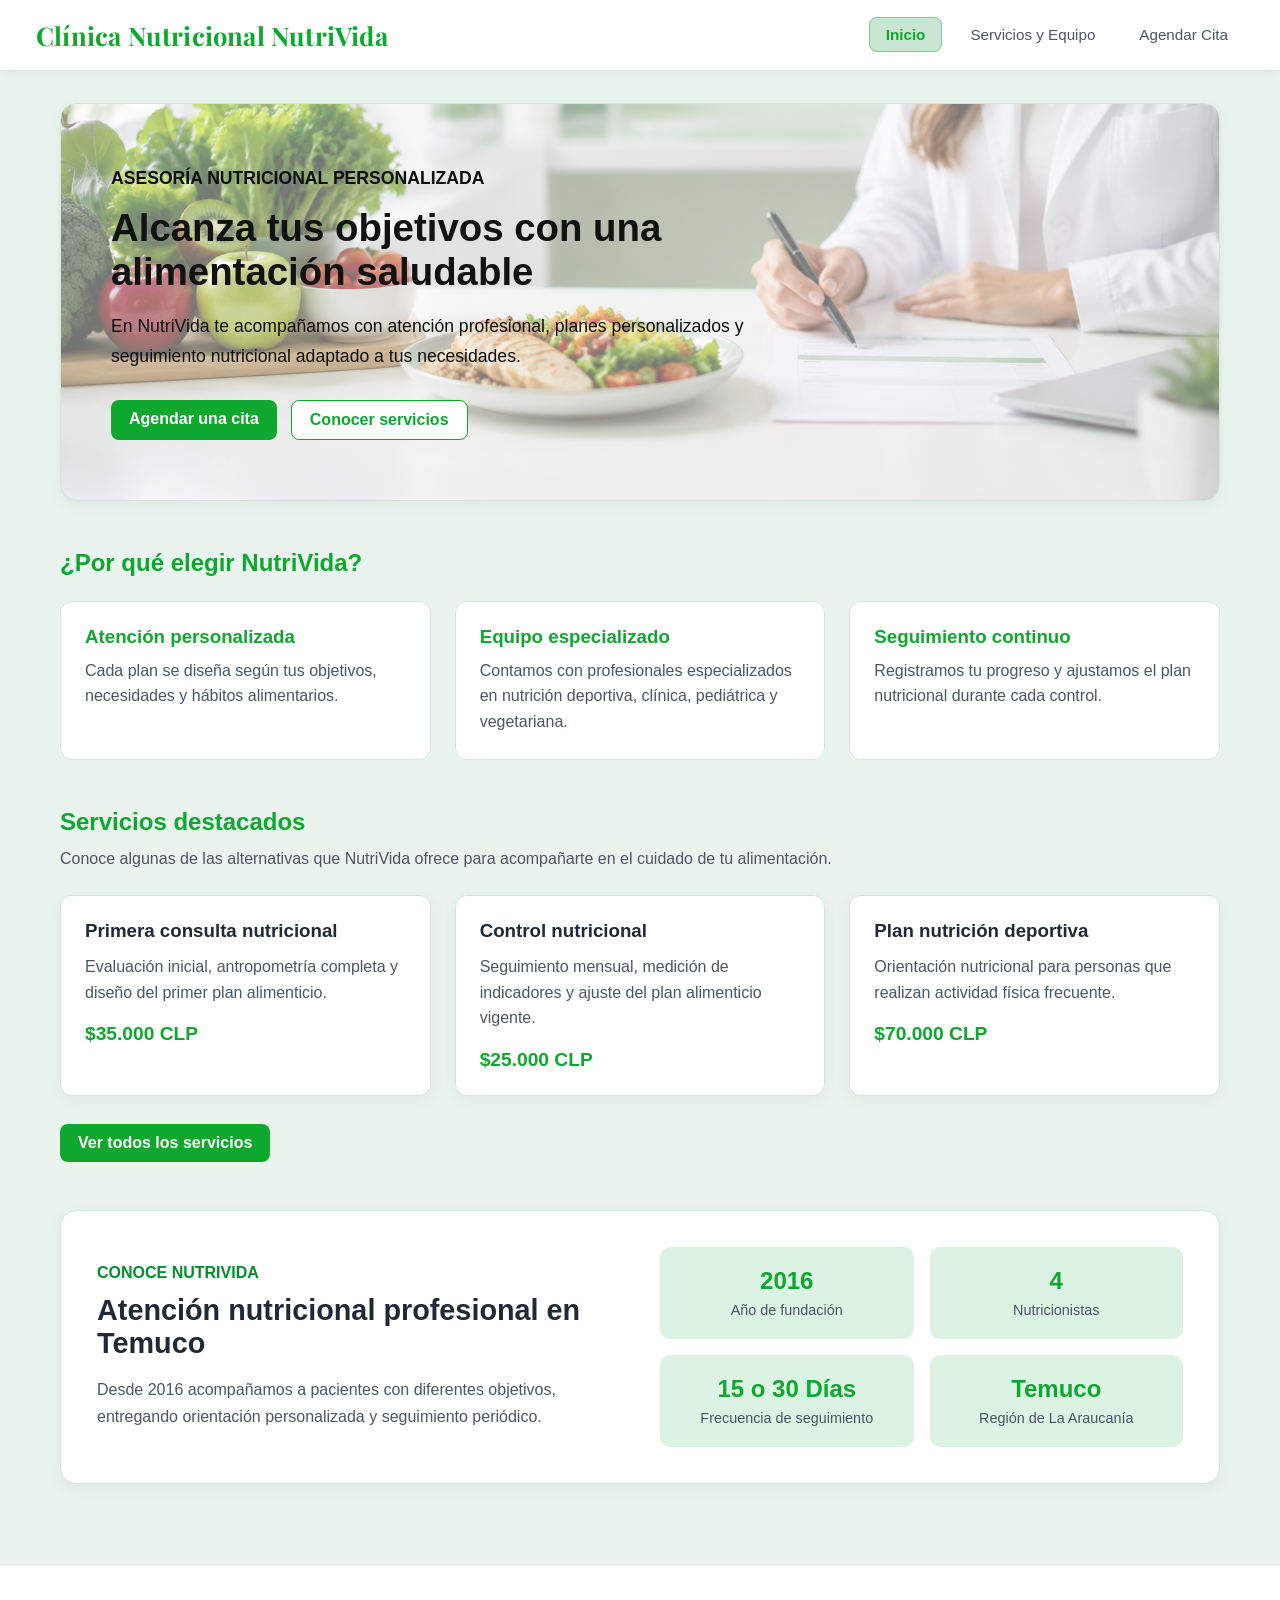
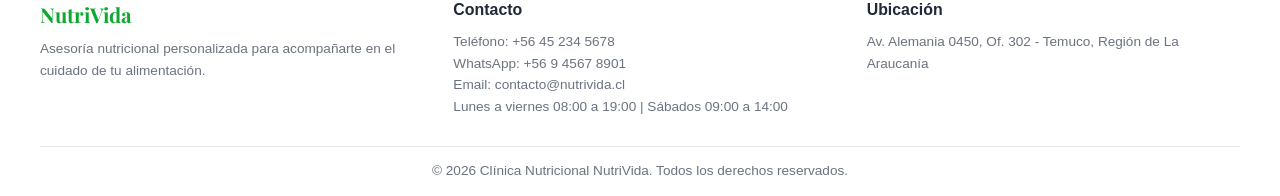
==== commit ef7b719f: "feat: se agrega mapa interactivo en contacto y se actualizan datos de contacto." ====
--- a/index.html
+++ b/index.html
@@ -162,15 +162,15 @@
 
         <section>
             <h3>Contacto</h3>
-            <p>Teléfono: +56 45 220 0000</p>
-            <p>WhatsApp: +56 9 8765 4321</p>
+            <p>Teléfono: +56 45 234 5678</p>
+            <p>WhatsApp: +56 9 4567 8901</p>
             <p>Email: contacto@nutrivida.cl</p>
             <p>Lunes a viernes 08:00 a 19:00 | Sábados 09:00 a 14:00</p>
         </section>
 
         <section>
             <h3>Ubicación</h3>
-            <p>Av. Alemania 0281 - Temuco, Región de La Araucanía</p>
+            <p>Av. Alemania 0450, Of. 302 - Temuco, Región de La Araucanía</p>
         </section>
     </div>
 
--- a/css/style.css
+++ b/css/style.css
@@ -366,8 +366,14 @@
 
     nav ul {
         justify-content: center;
-        flex-wrap: wrap;
-        gap: 10px;
+        flex-wrap: nowrap;
+        gap: 6px;
+    }
+
+    nav a {
+      font-size: 0.8rem;
+      padding: 6px 10px;
+      white-space: nowrap;
     }
 
     main.inicio {
@@ -720,3 +726,13 @@
     color: #c62828;
     border: 1px solid #ef9a9a;
 }
+
+/* Contenedor del Mapa Interactivo */
+#mapa {
+    width: 100%;
+    height: 380px;
+    border-radius: 8px;
+    box-shadow: 0 4px 10px rgba(0, 0, 0, 0.1);
+    margin-top: 1rem;
+    z-index: 1; /* Evita que tape menús flotantes */
+}
